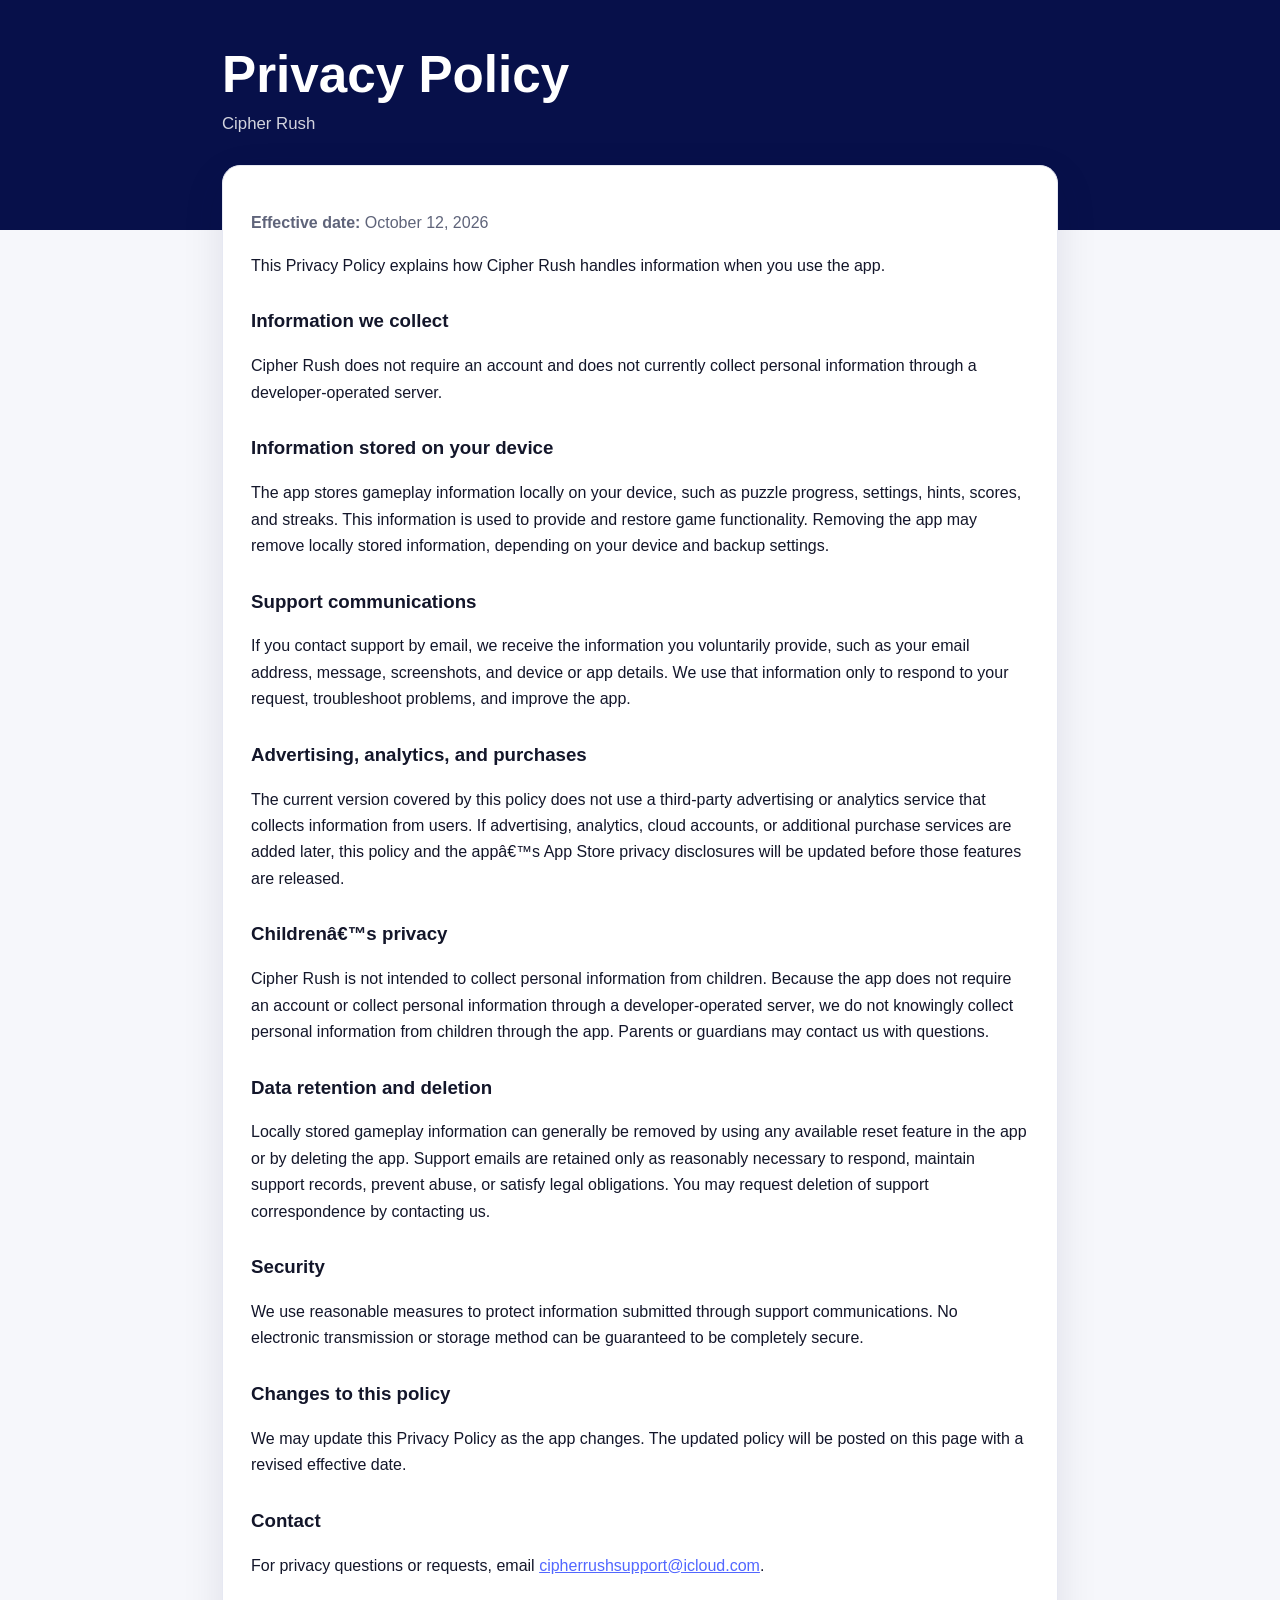
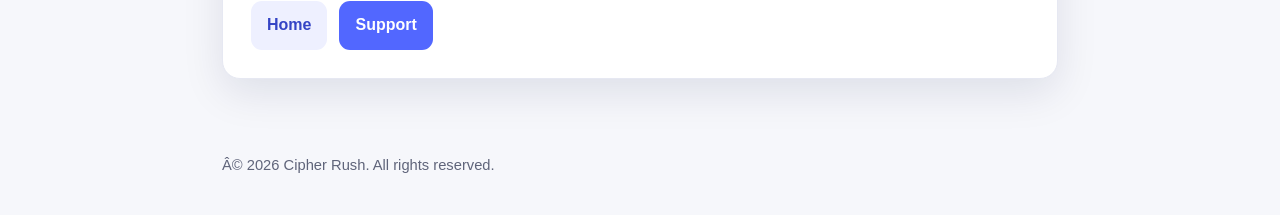
==== privacy.html @ 5d94577a "Publish Cipher Rush support and privacy site" ====
<!doctype html>
<html lang="en">
<head>
  <meta charset="utf-8">
  <meta name="viewport" content="width=device-width, initial-scale=1">
  <title>Privacy Policy â€” Cipher Rush</title>
  <meta name="description" content="Privacy Policy for Cipher Rush.">
  <link rel="stylesheet" href="styles.css">
</head>
<body>
  <header>
    <h1>Privacy Policy</h1>
    <p>Cipher Rush</p>
  </header>

  <main>
    <article class="card">
      <p class="meta"><strong>Effective date:</strong> October 12, 2026</p>

      <p>This Privacy Policy explains how Cipher Rush handles information when you use the app.</p>

      <h3>Information we collect</h3>
      <p>Cipher Rush does not require an account and does not currently collect personal information through a developer-operated server.</p>

      <h3>Information stored on your device</h3>
      <p>The app stores gameplay information locally on your device, such as puzzle progress, settings, hints, scores, and streaks. This information is used to provide and restore game functionality. Removing the app may remove locally stored information, depending on your device and backup settings.</p>

      <h3>Support communications</h3>
      <p>If you contact support by email, we receive the information you voluntarily provide, such as your email address, message, screenshots, and device or app details. We use that information only to respond to your request, troubleshoot problems, and improve the app.</p>

      <h3>Advertising, analytics, and purchases</h3>
      <p>The current version covered by this policy does not use a third-party advertising or analytics service that collects information from users. If advertising, analytics, cloud accounts, or additional purchase services are added later, this policy and the appâ€™s App Store privacy disclosures will be updated before those features are released.</p>

      <h3>Childrenâ€™s privacy</h3>
      <p>Cipher Rush is not intended to collect personal information from children. Because the app does not require an account or collect personal information through a developer-operated server, we do not knowingly collect personal information from children through the app. Parents or guardians may contact us with questions.</p>

      <h3>Data retention and deletion</h3>
      <p>Locally stored gameplay information can generally be removed by using any available reset feature in the app or by deleting the app. Support emails are retained only as reasonably necessary to respond, maintain support records, prevent abuse, or satisfy legal obligations. You may request deletion of support correspondence by contacting us.</p>

      <h3>Security</h3>
      <p>We use reasonable measures to protect information submitted through support communications. No electronic transmission or storage method can be guaranteed to be completely secure.</p>

      <h3>Changes to this policy</h3>
      <p>We may update this Privacy Policy as the app changes. The updated policy will be posted on this page with a revised effective date.</p>

      <h3>Contact</h3>
      <p>For privacy questions or requests, email <a href="mailto:cipherrushsupport@icloud.com">cipherrushsupport@icloud.com</a>.</p>

      <div class="nav">
        <a class="button secondary" href="index.html">Home</a>
        <a class="button" href="support.html">Support</a>
      </div>
    </article>
  </main>

  <footer>
    Â© 2026 Cipher Rush. All rights reserved.
  </footer>
</body>
</html>
---- styles.css ----
:root {
  color-scheme: light;
  --bg: #07104a;
  --panel: #ffffff;
  --text: #13162a;
  --muted: #5f647a;
  --accent: #5267ff;
  --border: #e6e8f2;
  --soft: #f6f7fb;
}

* { box-sizing: border-box; }

body {
  margin: 0;
  font-family: -apple-system, BlinkMacSystemFont, "Segoe UI", Roboto, Helvetica, Arial, sans-serif;
  background: linear-gradient(180deg, var(--bg) 0 230px, var(--soft) 230px 100%);
  color: var(--text);
  line-height: 1.65;
}

header {
  max-width: 880px;
  margin: 0 auto;
  padding: 48px 22px 28px;
  color: #fff;
}

header h1 {
  margin: 0 0 8px;
  font-size: clamp(2rem, 6vw, 3.2rem);
  line-height: 1.05;
}

header p {
  margin: 0;
  color: rgba(255,255,255,.82);
  font-size: 1.05rem;
}

main {
  max-width: 880px;
  margin: 0 auto;
  padding: 0 22px 54px;
}

.card {
  background: var(--panel);
  border: 1px solid var(--border);
  border-radius: 18px;
  padding: 28px;
  box-shadow: 0 14px 42px rgba(10,18,65,.10);
  margin-bottom: 20px;
}

h2 {
  margin-top: 0;
  font-size: 1.45rem;
}

h3 {
  margin-top: 1.7rem;
  margin-bottom: .35rem;
}

a { color: var(--accent); }

.nav {
  display: flex;
  gap: 12px;
  flex-wrap: wrap;
  margin-top: 22px;
}

.button {
  display: inline-block;
  text-decoration: none;
  background: var(--accent);
  color: #fff;
  padding: 11px 16px;
  border-radius: 11px;
  font-weight: 650;
}

.button.secondary {
  background: #eef0ff;
  color: #3444c5;
}

.meta, .muted {
  color: var(--muted);
}

ul { padding-left: 1.25rem; }

footer {
  max-width: 880px;
  margin: 0 auto;
  padding: 0 22px 38px;
  color: var(--muted);
  font-size: .92rem;
}

code {
  background: #eef0f7;
  padding: 2px 6px;
  border-radius: 6px;
}

@media (max-width: 520px) {
  header { padding-top: 36px; }
  .card { padding: 22px; border-radius: 14px; }
}
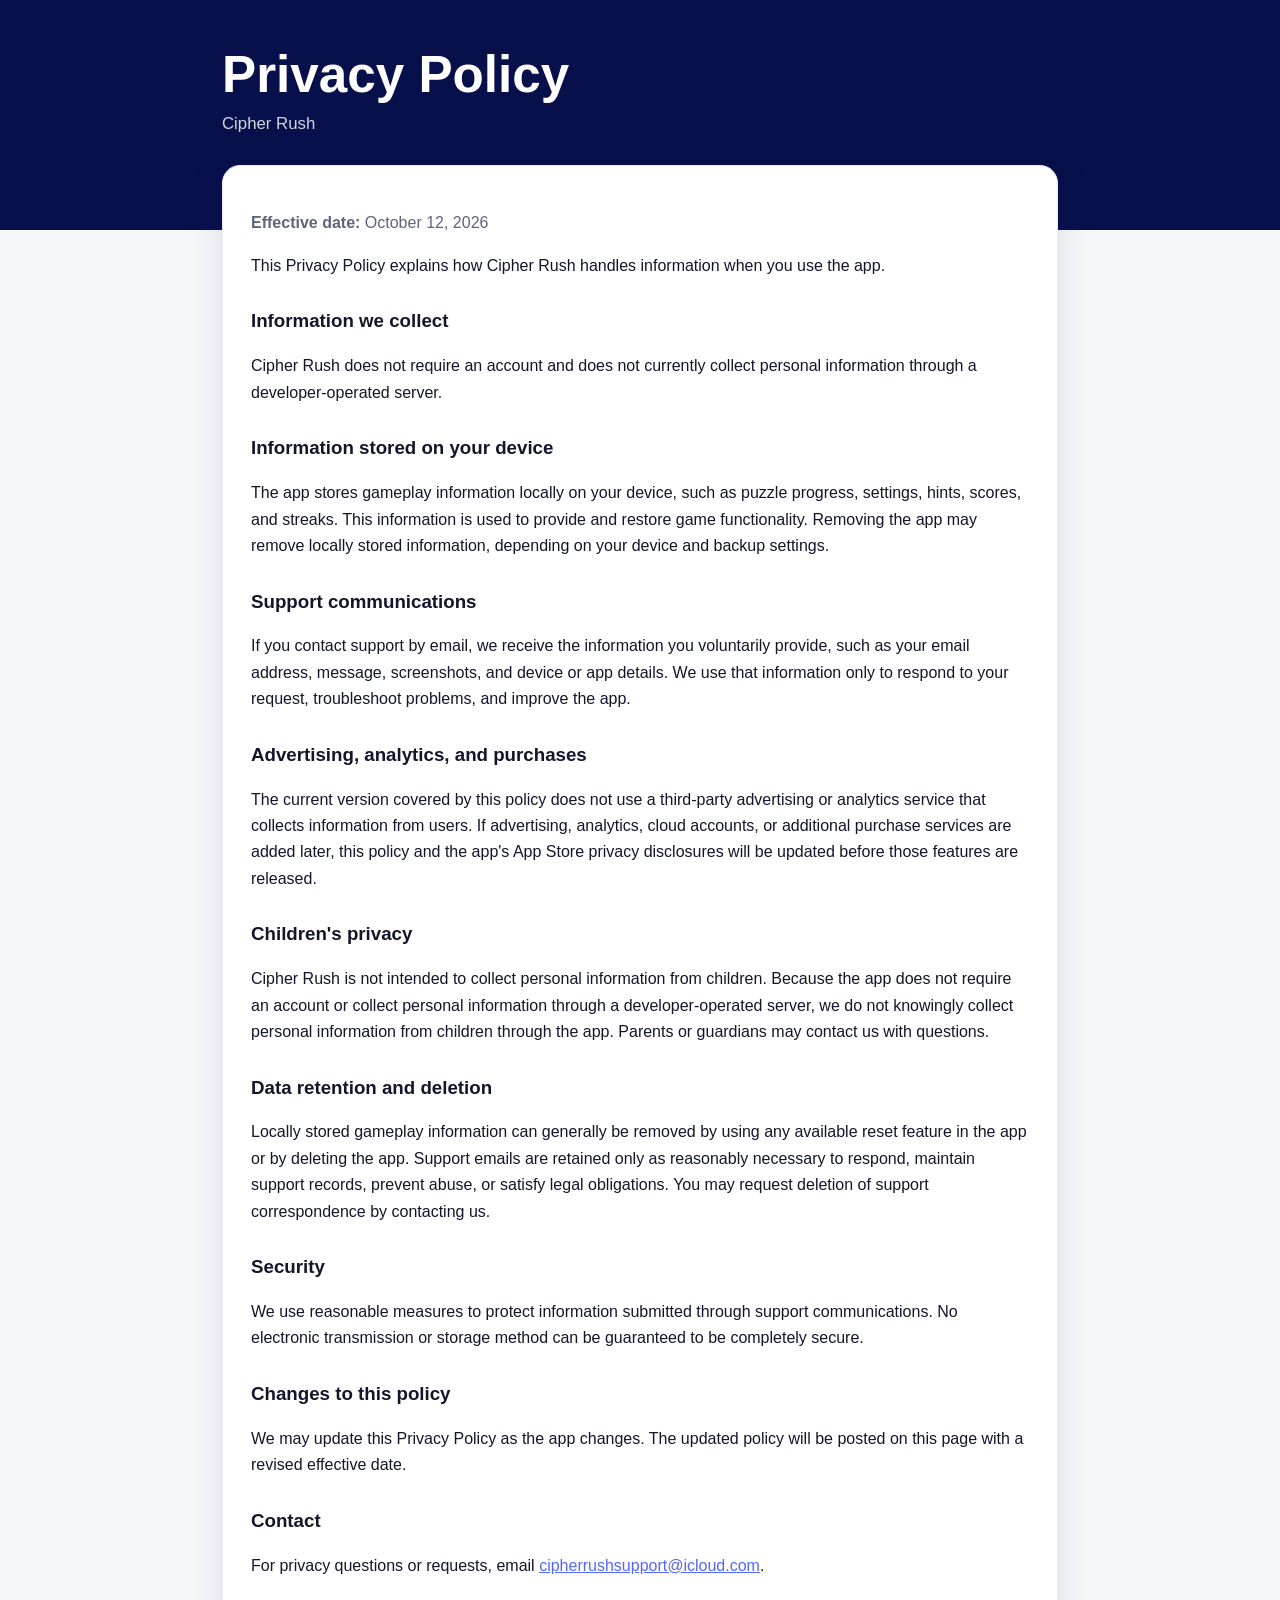
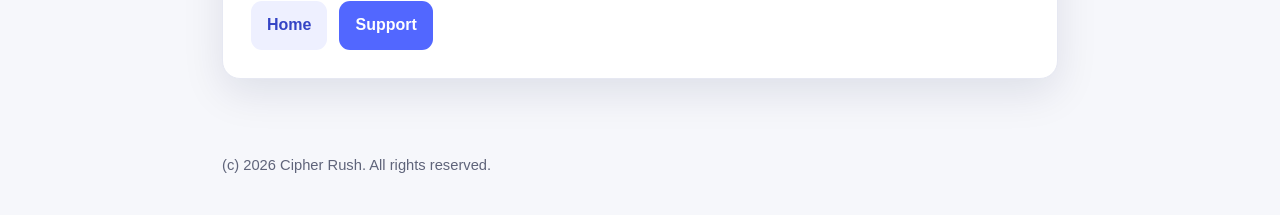
==== commit c11b33f3: "Fix website text encoding" ====
--- a/privacy.html
+++ b/privacy.html
@@ -3,7 +3,7 @@
 <head>
   <meta charset="utf-8">
   <meta name="viewport" content="width=device-width, initial-scale=1">
-  <title>Privacy Policy â€” Cipher Rush</title>
+  <title>Privacy Policy - Cipher Rush</title>
   <meta name="description" content="Privacy Policy for Cipher Rush.">
   <link rel="stylesheet" href="styles.css">
 </head>
@@ -29,9 +29,9 @@
       <p>If you contact support by email, we receive the information you voluntarily provide, such as your email address, message, screenshots, and device or app details. We use that information only to respond to your request, troubleshoot problems, and improve the app.</p>
 
       <h3>Advertising, analytics, and purchases</h3>
-      <p>The current version covered by this policy does not use a third-party advertising or analytics service that collects information from users. If advertising, analytics, cloud accounts, or additional purchase services are added later, this policy and the appâ€™s App Store privacy disclosures will be updated before those features are released.</p>
+      <p>The current version covered by this policy does not use a third-party advertising or analytics service that collects information from users. If advertising, analytics, cloud accounts, or additional purchase services are added later, this policy and the app's App Store privacy disclosures will be updated before those features are released.</p>
 
-      <h3>Childrenâ€™s privacy</h3>
+      <h3>Children's privacy</h3>
       <p>Cipher Rush is not intended to collect personal information from children. Because the app does not require an account or collect personal information through a developer-operated server, we do not knowingly collect personal information from children through the app. Parents or guardians may contact us with questions.</p>
 
       <h3>Data retention and deletion</h3>
@@ -54,7 +54,7 @@
   </main>
 
   <footer>
-    Â© 2026 Cipher Rush. All rights reserved.
+    (c) 2026 Cipher Rush. All rights reserved.
   </footer>
 </body>
 </html>
